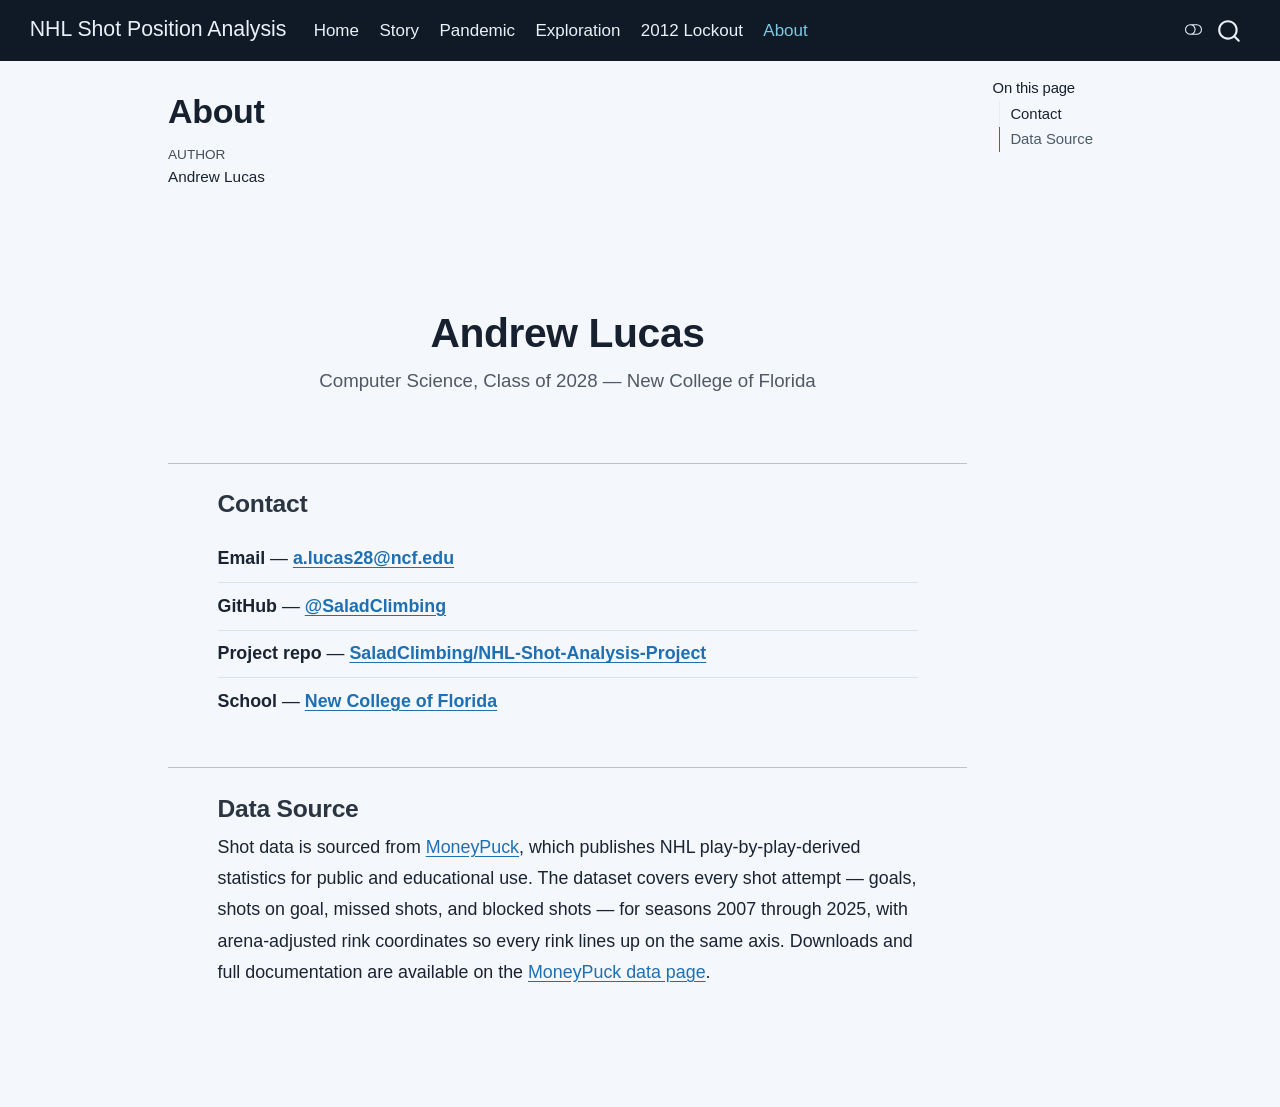
==== about.html @ d5a67221 "Built site for gh-pages" ====
<!DOCTYPE html>
<html xmlns="http://www.w3.org/1999/xhtml" lang="en" xml:lang="en"><head>

<meta charset="utf-8">
<meta name="generator" content="quarto-1.10.18">

<meta name="viewport" content="width=device-width, initial-scale=1.0, user-scalable=yes">

<meta name="author" content="Andrew Lucas">

<title>About – NHL Shot Position Analysis</title>
<style>
/* Default styles provided by pandoc.
** See https://pandoc.org/MANUAL.html#variables-for-html for config info.
*/
span.smallcaps{font-variant: small-caps;}
div.columns{display: flex; gap: 1.5em;}
div.column{flex: auto;}
@media screen {
div.columns{gap: min(4vw, 1.5em);}
div.column{overflow-x: auto;}
}
div.hanging-indent{margin-left: 1.5em; text-indent: -1.5em;}
ul.task-list{list-style: none;}
ul.task-list li input[type="checkbox"] {
  width: 0.8em;
  margin: 0 0.8em 0.2em -1em; /* quarto-specific, see https://github.com/quarto-dev/quarto-cli/issues/4556 */ 
  vertical-align: middle;
}
</style>


<script src="site_libs/quarto-nav/quarto-nav.js"></script>
<script src="site_libs/quarto-nav/headroom.min.js"></script>
<script src="site_libs/clipboard/clipboard.min.js"></script>
<script src="site_libs/quarto-search/autocomplete.umd.js"></script>
<script src="site_libs/quarto-search/fuse.min.js"></script>
<script src="site_libs/quarto-search/quarto-search.js"></script>
<meta name="quarto:offset" content="./">
<script src="site_libs/quarto-html/quarto.js" type="module"></script>
<script src="site_libs/quarto-html/tabsets/tabsets.js" type="module"></script>
<script src="site_libs/quarto-html/popper.min.js"></script>
<script src="site_libs/quarto-html/tippy.umd.min.js"></script>
<script src="site_libs/quarto-html/anchor.min.js"></script>
<link href="site_libs/quarto-html/tippy.css" rel="stylesheet">
<link href="site_libs/quarto-html/quarto-syntax-highlighting-64a204ab8560d761af7679ceaba22944.css" rel="stylesheet" class="quarto-color-scheme" id="quarto-text-highlighting-styles">
<link href="site_libs/quarto-html/quarto-syntax-highlighting-dark-b85bc7c33db8c58e0ec93c3465666fed.css" rel="stylesheet" class="quarto-color-scheme quarto-color-alternate" id="quarto-text-highlighting-styles">
<link href="site_libs/quarto-html/quarto-syntax-highlighting-64a204ab8560d761af7679ceaba22944.css" rel="stylesheet" class="quarto-color-scheme-extra" id="quarto-text-highlighting-styles">
<script src="site_libs/bootstrap/bootstrap.min.js"></script>
<link href="site_libs/bootstrap/bootstrap-icons.css" rel="stylesheet">
<link href="site_libs/bootstrap/bootstrap-929c8c1439e2d1066cb488fce125e6f5.min.css" rel="stylesheet" append-hash="true" class="quarto-color-scheme" id="quarto-bootstrap" data-mode="light">
<link href="site_libs/bootstrap/bootstrap-dark-0837c761bf682b696989f212ce48784e.min.css" rel="stylesheet" append-hash="true" class="quarto-color-scheme quarto-color-alternate" id="quarto-bootstrap" data-mode="dark">
<link href="site_libs/bootstrap/bootstrap-929c8c1439e2d1066cb488fce125e6f5.min.css" rel="stylesheet" append-hash="true" class="quarto-color-scheme-extra" id="quarto-bootstrap" data-mode="light">
<script id="quarto-search-options" type="application/json">{
  "location": "navbar",
  "copy-button": false,
  "collapse-after": 3,
  "panel-placement": "end",
  "type": "overlay",
  "limit": 50,
  "keyboard-shortcut": [
    "f",
    "/",
    "s"
  ],
  "show-item-context": false,
  "language": {
    "search-no-results-text": "No results",
    "search-matching-documents-text": "matching documents",
    "search-copy-link-title": "Copy link to search",
    "search-hide-matches-text": "Hide additional matches",
    "search-more-match-text": "more match in this document",
    "search-more-matches-text": "more matches in this document",
    "search-clear-button-title": "Clear",
    "search-text-placeholder": "",
    "search-detached-cancel-button-title": "Cancel",
    "search-submit-button-title": "Submit",
    "search-label": "Search"
  }
}</script>


<link rel="stylesheet" href="styles.css">
</head>

<body class="nav-fixed quarto-light"><script id="quarto-html-before-body" type="application/javascript">
    const toggleBodyColorMode = (bsSheetEl) => {
      const mode = bsSheetEl.getAttribute("data-mode");
      const bodyEl = window.document.querySelector("body");
      if (mode === "dark") {
        bodyEl.classList.add("quarto-dark");
        bodyEl.classList.remove("quarto-light");
      } else {
        bodyEl.classList.add("quarto-light");
        bodyEl.classList.remove("quarto-dark");
      }
    }
    const toggleBodyColorPrimary = () => {
      const bsSheetEl = window.document.querySelector("link#quarto-bootstrap:not([rel=disabled-stylesheet])");
      if (bsSheetEl) {
        toggleBodyColorMode(bsSheetEl);
      }
    }
    const setColorSchemeToggle = (alternate) => {
      const toggles = window.document.querySelectorAll('.quarto-color-scheme-toggle');
      for (let i=0; i < toggles.length; i++) {
        const toggle = toggles[i];
        if (toggle) {
          if (alternate) {
            toggle.classList.add("alternate");
          } else {
            toggle.classList.remove("alternate");
          }
        }
      }
    };
    const toggleColorMode = (alternate) => {
      // Switch the stylesheets
      const primaryStylesheets = window.document.querySelectorAll('link.quarto-color-scheme:not(.quarto-color-alternate)');
      const alternateStylesheets = window.document.querySelectorAll('link.quarto-color-scheme.quarto-color-alternate');
      manageTransitions('#quarto-margin-sidebar .nav-link', false);
      if (alternate) {
        // note: dark is layered on light, we don't disable primary!
        enableStylesheet(alternateStylesheets);
        for (const sheetNode of alternateStylesheets) {
          if (sheetNode.id === "quarto-bootstrap") {
            toggleBodyColorMode(sheetNode);
          }
        }
      } else {
        disableStylesheet(alternateStylesheets);
        enableStylesheet(primaryStylesheets)
        toggleBodyColorPrimary();
      }
      manageTransitions('#quarto-margin-sidebar .nav-link', true);
      // Switch the toggles
      setColorSchemeToggle(alternate)
      // Hack to workaround the fact that safari doesn't
      // properly recolor the scrollbar when toggling (#1455)
      if (navigator.userAgent.indexOf('Safari') > 0 && navigator.userAgent.indexOf('Chrome') == -1) {
        manageTransitions("body", false);
        window.scrollTo(0, 1);
        setTimeout(() => {
          window.scrollTo(0, 0);
          manageTransitions("body", true);
        }, 40);
      }
    }
    const disableStylesheet = (stylesheets) => {
      for (let i=0; i < stylesheets.length; i++) {
        const stylesheet = stylesheets[i];
        stylesheet.rel = 'disabled-stylesheet';
      }
    }
    const enableStylesheet = (stylesheets) => {
      for (let i=0; i < stylesheets.length; i++) {
        const stylesheet = stylesheets[i];
        if(stylesheet.rel !== 'stylesheet') { // for Chrome, which will still FOUC without this check
          stylesheet.rel = 'stylesheet';
        }
      }
    }
    const manageTransitions = (selector, allowTransitions) => {
      const els = window.document.querySelectorAll(selector);
      for (let i=0; i < els.length; i++) {
        const el = els[i];
        if (allowTransitions) {
          el.classList.remove('notransition');
        } else {
          el.classList.add('notransition');
        }
      }
    }
    const isFileUrl = () => {
      return window.location.protocol === 'file:';
    }
    const hasAlternateSentinel = () => {
      let styleSentinel = getColorSchemeSentinel();
      if (styleSentinel !== null) {
        return styleSentinel === "alternate";
      } else {
        return false;
      }
    }
    const setStyleSentinel = (alternate) => {
      const value = alternate ? "alternate" : "default";
      if (!isFileUrl()) {
        window.localStorage.setItem("quarto-color-scheme", value);
      } else {
        localAlternateSentinel = value;
      }
    }
    const getColorSchemeSentinel = () => {
      if (!isFileUrl()) {
        const storageValue = window.localStorage.getItem("quarto-color-scheme");
        return storageValue != null ? storageValue : localAlternateSentinel;
      } else {
        return localAlternateSentinel;
      }
    }
    const toggleGiscusIfUsed = (isAlternate, darkModeDefault) => {
      const baseTheme = document.querySelector('#giscus-base-theme')?.value ?? 'light';
      const alternateTheme = document.querySelector('#giscus-alt-theme')?.value ?? 'dark';
      let newTheme = '';
      if(authorPrefersDark) {
        newTheme = isAlternate ? baseTheme : alternateTheme;
      } else {
        newTheme = isAlternate ? alternateTheme : baseTheme;
      }
      const changeGiscusTheme = () => {
        // From: https://github.com/giscus/giscus/issues/336
        const sendMessage = (message) => {
          const iframe = document.querySelector('iframe.giscus-frame');
          if (!iframe) return;
          iframe.contentWindow.postMessage({ giscus: message }, 'https://giscus.app');
        }
        sendMessage({
          setConfig: {
            theme: newTheme
          }
        });
      }
      const isGiscussLoaded = window.document.querySelector('iframe.giscus-frame') !== null;
      if (isGiscussLoaded) {
        changeGiscusTheme();
      }
    };
    const authorPrefersDark = false;
    const queryPrefersDark = window.matchMedia('(prefers-color-scheme: dark)');
    const darkModeDefault = queryPrefersDark.matches;
      document.querySelector('link#quarto-text-highlighting-styles.quarto-color-scheme-extra').rel = 'disabled-stylesheet';
      document.querySelector('link#quarto-bootstrap.quarto-color-scheme-extra').rel = 'disabled-stylesheet';
    let localAlternateSentinel = darkModeDefault ? 'alternate' : 'default';
    // Dark / light mode switch
    window.quartoToggleColorScheme = () => {
      // Read the current dark / light value
      let toAlternate = !hasAlternateSentinel();
      toggleColorMode(toAlternate);
      setStyleSentinel(toAlternate);
      toggleGiscusIfUsed(toAlternate, darkModeDefault);
      window.dispatchEvent(new Event('resize'));
    };
    queryPrefersDark.addEventListener("change", e => {
      if(window.localStorage.getItem("quarto-color-scheme") !== null)
        return;
      const alternate = e.matches
      toggleColorMode(alternate);
      localAlternateSentinel = e.matches ? 'alternate' : 'default'; // this is used alongside local storage!
      toggleGiscusIfUsed(alternate, darkModeDefault);
    });
    // Switch to dark mode if need be
    if (hasAlternateSentinel()) {
      toggleColorMode(true);
    } else {
      toggleColorMode(false);
    }
  </script>

<div id="quarto-search-results"></div>
  <header id="quarto-header" class="headroom fixed-top">
    <nav class="navbar navbar-expand-lg " data-bs-theme="dark">
      <div class="navbar-container container-fluid">
      <div class="navbar-brand-container mx-auto">
    <a class="navbar-brand" href="./index.html">
    <span class="navbar-title">NHL Shot Position Analysis</span>
    </a>
  </div>
            <div id="quarto-search" class="" title="Search"></div>
          <button class="navbar-toggler" type="button" data-bs-toggle="collapse" data-bs-target="#navbarCollapse" aria-controls="navbarCollapse" role="menu" aria-expanded="false" aria-label="Toggle navigation" onclick="if (window.quartoToggleHeadroom) { window.quartoToggleHeadroom(); }">
  <span class="navbar-toggler-icon"></span>
</button>
          <div class="collapse navbar-collapse" id="navbarCollapse">
            <ul class="navbar-nav navbar-nav-scroll me-auto">
  <li class="nav-item">
    <a class="nav-link" href="./index.html"> 
<span class="menu-text">Home</span></a>
  </li>  
  <li class="nav-item">
    <a class="nav-link" href="./story.html"> 
<span class="menu-text">Story</span></a>
  </li>  
  <li class="nav-item">
    <a class="nav-link" href="./pandemic.html"> 
<span class="menu-text">Pandemic</span></a>
  </li>  
  <li class="nav-item">
    <a class="nav-link" href="./exploration.html"> 
<span class="menu-text">Exploration</span></a>
  </li>  
  <li class="nav-item">
    <a class="nav-link" href="./lockout.html"> 
<span class="menu-text">2012 Lockout</span></a>
  </li>  
  <li class="nav-item">
    <a class="nav-link active" href="./about.html" aria-current="page"> 
<span class="menu-text">About</span></a>
  </li>  
</ul>
          </div> <!-- /navcollapse -->
            <div class="quarto-navbar-tools">
  <a href="" class="quarto-color-scheme-toggle quarto-navigation-tool  px-1" onclick="window.quartoToggleColorScheme(); return false;" title="Toggle dark mode"><i class="bi"></i></a>
</div>
      </div> <!-- /container-fluid -->
    </nav>
</header>
<!-- content -->
<div id="quarto-content" class="quarto-container page-columns page-rows-contents page-layout-article page-navbar">
<!-- sidebar -->
<!-- margin-sidebar -->
    <div id="quarto-margin-sidebar" class="sidebar margin-sidebar">
        <nav id="TOC" role="doc-toc" class="toc-active">
    <h2 id="toc-title">On this page</h2>
   
  <ul>
  <li><a href="#contact" id="toc-contact" class="nav-link active" data-scroll-target="#contact">Contact</a></li>
  <li><a href="#data-source" id="toc-data-source" class="nav-link" data-scroll-target="#data-source">Data Source</a></li>
  </ul>
</nav>
    </div>
<!-- main -->
<main class="content" id="quarto-document-content">


<header id="title-block-header" class="quarto-title-block default">
<div class="quarto-title">
<h1 class="title">About</h1>
</div>



<div class="quarto-title-meta">

    <div>
    <div class="quarto-title-meta-heading">Author</div>
    <div class="quarto-title-meta-contents">
             <p>Andrew Lucas </p>
          </div>
  </div>
    
  
    
  </div>
  


</header>


<div class="story-hook">
<h1>
Andrew Lucas
</h1>
<p>
Computer Science, Class of 2028 — New College of Florida
</p>
</div>
<hr>
<section id="contact" class="level3 story-section">
<h3 class="anchored" data-anchor-id="contact">Contact</h3>
<ul class="contact-list">
<li>
<strong>Email</strong> — <a href="mailto:a.lucas28@ncf.edu">a.lucas28@ncf.edu</a>
</li>
<li>
<strong>GitHub</strong> — <a href="https://github.com/SaladClimbing"><span class="citation" data-cites="SaladClimbing">@SaladClimbing</span></a>
</li>
<li>
<strong>Project repo</strong> — <a href="https://github.com/SaladClimbing/NHL-Shot-Analysis-Project">SaladClimbing/NHL-Shot-Analysis-Project</a>
</li>
<li>
<strong>School</strong> — <a href="https://www.ncf.edu">New College of Florida</a>
</li>
</ul>
</section>
<hr>
<section id="data-source" class="level3 story-section">
<h3 class="anchored" data-anchor-id="data-source">Data Source</h3>
<p>Shot data is sourced from <a href="https://moneypuck.com">MoneyPuck</a>, which publishes NHL play-by-play-derived statistics for public and educational use. The dataset covers every shot attempt — goals, shots on goal, missed shots, and blocked shots — for seasons 2007 through 2025, with arena-adjusted rink coordinates so every rink lines up on the same axis. Downloads and full documentation are available on the <a href="https://moneypuck.com/data.htm">MoneyPuck data page</a>.</p>
</section>



</main> <!-- /main -->
<script id="quarto-html-after-body" type="application/javascript">
  window.document.addEventListener("DOMContentLoaded", function (event) {
    // Ensure there is a toggle, if there isn't float one in the top right
    if (window.document.querySelector('.quarto-color-scheme-toggle') === null) {
      const a = window.document.createElement('a');
      a.classList.add('top-right');
      a.classList.add('quarto-color-scheme-toggle');
      a.href = "";
      a.onclick = function() { try { window.quartoToggleColorScheme(); } catch {} return false; };
      const i = window.document.createElement("i");
      i.classList.add('bi');
      a.appendChild(i);
      window.document.body.appendChild(a);
    }
    setColorSchemeToggle(hasAlternateSentinel())
    const icon = "";
    const anchorJS = new window.AnchorJS();
    anchorJS.options = {
      placement: 'right',
      icon: icon
    };
    anchorJS.add('.anchored');
    const isCodeAnnotation = (el) => {
      for (const clz of el.classList) {
        if (clz.startsWith('code-annotation-')) {                     
          return true;
        }
      }
      return false;
    }
    const onCopySuccess = function(e) {
      // button target
      const button = e.trigger;
      // don't keep focus
      button.blur();
      // flash "checked"
      button.classList.add('code-copy-button-checked');
      var currentTitle = button.getAttribute("title");
      button.setAttribute("title", "Copied!");
      let tooltip;
      if (window.bootstrap) {
        button.setAttribute("data-bs-toggle", "tooltip");
        button.setAttribute("data-bs-placement", "left");
        button.setAttribute("data-bs-title", "Copied!");
        tooltip = new bootstrap.Tooltip(button, 
          { trigger: "manual", 
            customClass: "code-copy-button-tooltip",
            offset: [0, -8]});
        tooltip.show();    
      }
      setTimeout(function() {
        if (tooltip) {
          tooltip.hide();
          button.removeAttribute("data-bs-title");
          button.removeAttribute("data-bs-toggle");
          button.removeAttribute("data-bs-placement");
        }
        button.setAttribute("title", currentTitle);
        button.classList.remove('code-copy-button-checked');
      }, 1000);
      // clear code selection
      e.clearSelection();
    }
    const getTextToCopy = function(trigger) {
      const outerScaffold = trigger.parentElement.cloneNode(true);
      const codeEl = outerScaffold.querySelector('code');
      for (const childEl of codeEl.children) {
        if (isCodeAnnotation(childEl)) {
          childEl.remove();
        }
      }
      return codeEl.innerText;
    }
    const clipboard = new window.ClipboardJS('.code-copy-button:not([data-in-quarto-modal])', {
      text: getTextToCopy
    });
    clipboard.on('success', onCopySuccess);
    if (window.document.getElementById('quarto-embedded-source-code-modal')) {
      const clipboardModal = new window.ClipboardJS('.code-copy-button[data-in-quarto-modal]', {
        text: getTextToCopy,
        container: window.document.getElementById('quarto-embedded-source-code-modal')
      });
      clipboardModal.on('success', onCopySuccess);
    }
      var localhostRegex = new RegExp(/^(?:http|https):\/\/localhost\:?[0-9]*\//);
      var mailtoRegex = new RegExp(/^mailto:/);
        var filterRegex = new RegExp('/' + window.location.host + '/');
      var isInternal = (href) => {
          return filterRegex.test(href) || localhostRegex.test(href) || mailtoRegex.test(href);
      }
      // Inspect non-navigation links and adorn them if external
     var links = window.document.querySelectorAll('a[href]:not(.nav-link):not(.navbar-brand):not(.toc-action):not(.sidebar-link):not(.sidebar-item-toggle):not(.pagination-link):not(.no-external):not([aria-hidden]):not(.dropdown-item):not(.quarto-navigation-tool):not(.about-link)');
      for (var i=0; i<links.length; i++) {
        const link = links[i];
        if (!isInternal(link.href)) {
          // undo the damage that might have been done by quarto-nav.js in the case of
          // links that we want to consider external
          if (link.dataset.originalHref !== undefined) {
            link.href = link.dataset.originalHref;
          }
        }
      }
    function tippyHover(el, contentFn, onTriggerFn, onUntriggerFn) {
      const config = {
        allowHTML: true,
        maxWidth: 500,
        delay: 100,
        arrow: false,
        appendTo: function(el) {
            return el.parentElement;
        },
        interactive: true,
        interactiveBorder: 10,
        theme: 'quarto',
        placement: 'bottom-start',
      };
      if (contentFn) {
        config.content = contentFn;
      }
      if (onTriggerFn) {
        config.onTrigger = onTriggerFn;
      }
      if (onUntriggerFn) {
        config.onUntrigger = onUntriggerFn;
      }
      window.tippy(el, config); 
    }
    const noterefs = window.document.querySelectorAll('a[role="doc-noteref"]');
    for (var i=0; i<noterefs.length; i++) {
      const ref = noterefs[i];
      tippyHover(ref, function() {
        // use id or data attribute instead here
        let href = ref.getAttribute('data-footnote-href') || ref.getAttribute('href');
        try { href = new URL(href).hash; } catch {}
        const id = href.replace(/^#\/?/, "");
        const note = window.document.getElementById(id);
        if (note) {
          return note.innerHTML;
        } else {
          return "";
        }
      });
    }
    const xrefs = window.document.querySelectorAll('a.quarto-xref');
    const processXRef = (id, note) => {
      // Strip column container classes
      const stripColumnClz = (el) => {
        el.classList.remove("page-full", "page-columns");
        if (el.children) {
          for (const child of el.children) {
            stripColumnClz(child);
          }
        }
      }
      stripColumnClz(note)
      if (id === null || id.startsWith('sec-')) {
        // Special case sections, only their first couple elements
        const container = document.createElement("div");
        if (note.children && note.children.length > 2) {
          container.appendChild(note.children[0].cloneNode(true));
          for (let i = 1; i < note.children.length; i++) {
            const child = note.children[i];
            if (child.tagName === "P" && child.innerText === "") {
              continue;
            } else {
              container.appendChild(child.cloneNode(true));
              break;
            }
          }
          if (window.Quarto?.typesetMath) {
            window.Quarto.typesetMath(container);
          }
          return container.innerHTML
        } else {
          if (window.Quarto?.typesetMath) {
            window.Quarto.typesetMath(note);
          }
          return note.innerHTML;
        }
      } else {
        // Remove any anchor links if they are present
        const anchorLink = note.querySelector('a.anchorjs-link');
        if (anchorLink) {
          anchorLink.remove();
        }
        if (window.Quarto?.typesetMath) {
          window.Quarto.typesetMath(note);
        }
        if (note.classList.contains("callout")) {
          return note.outerHTML;
        } else {
          return note.innerHTML;
        }
      }
    }
    for (var i=0; i<xrefs.length; i++) {
      const xref = xrefs[i];
      tippyHover(xref, undefined, function(instance) {
        instance.disable();
        let url = xref.getAttribute('href');
        let hash = undefined; 
        if (url.startsWith('#')) {
          hash = url;
        } else {
          try { hash = new URL(url).hash; } catch {}
        }
        if (hash) {
          const id = hash.replace(/^#\/?/, "");
          const note = window.document.getElementById(id);
          if (note !== null) {
            try {
              const html = processXRef(id, note.cloneNode(true));
              instance.setContent(html);
            } finally {
              instance.enable();
              instance.show();
            }
          } else {
            // See if we can fetch this
            fetch(url.split('#')[0])
            .then(res => res.text())
            .then(html => {
              const parser = new DOMParser();
              const htmlDoc = parser.parseFromString(html, "text/html");
              const note = htmlDoc.getElementById(id);
              if (note !== null) {
                const html = processXRef(id, note);
                instance.setContent(html);
              } 
            }).finally(() => {
              instance.enable();
              instance.show();
            });
          }
        } else {
          // See if we can fetch a full url (with no hash to target)
          // This is a special case and we should probably do some content thinning / targeting
          fetch(url)
          .then(res => res.text())
          .then(html => {
            const parser = new DOMParser();
            const htmlDoc = parser.parseFromString(html, "text/html");
            const note = htmlDoc.querySelector('main.content');
            if (note !== null) {
              // This should only happen for chapter cross references
              // (since there is no id in the URL)
              // remove the first header
              if (note.children.length > 0 && note.children[0].tagName === "HEADER") {
                note.children[0].remove();
              }
              const html = processXRef(null, note);
              instance.setContent(html);
            } 
          }).finally(() => {
            instance.enable();
            instance.show();
          });
        }
      }, function(instance) {
      });
    }
        let selectedAnnoteEl;
        const selectorForAnnotation = ( cell, annotation) => {
          let cellAttr = 'data-code-cell="' + cell + '"';
          let lineAttr = 'data-code-annotation="' +  annotation + '"';
          const selector = 'span[' + cellAttr + '][' + lineAttr + ']';
          return selector;
        }
        const selectCodeLines = (annoteEl) => {
          const doc = window.document;
          const targetCell = annoteEl.getAttribute("data-target-cell");
          const targetAnnotation = annoteEl.getAttribute("data-target-annotation");
          const annoteSpan = window.document.querySelector(selectorForAnnotation(targetCell, targetAnnotation));
          const lines = annoteSpan.getAttribute("data-code-lines").split(",");
          const lineIds = lines.map((line) => {
            return targetCell + "-" + line;
          })
          let top = null;
          let height = null;
          let parent = null;
          if (lineIds.length > 0) {
              //compute the position of the single el (top and bottom and make a div)
              const el = window.document.getElementById(lineIds[0]);
              top = el.offsetTop;
              height = el.offsetHeight;
              parent = el.parentElement.parentElement;
            if (lineIds.length > 1) {
              const lastEl = window.document.getElementById(lineIds[lineIds.length - 1]);
              const bottom = lastEl.offsetTop + lastEl.offsetHeight;
              height = bottom - top;
            }
            if (top !== null && height !== null && parent !== null) {
              // cook up a div (if necessary) and position it 
              let div = window.document.getElementById("code-annotation-line-highlight");
              if (div === null) {
                div = window.document.createElement("div");
                div.setAttribute("id", "code-annotation-line-highlight");
                div.style.position = 'absolute';
                parent.appendChild(div);
              }
              div.style.top = top - 2 + "px";
              div.style.height = height + 4 + "px";
              div.style.left = 0;
              let gutterDiv = window.document.getElementById("code-annotation-line-highlight-gutter");
              if (gutterDiv === null) {
                gutterDiv = window.document.createElement("div");
                gutterDiv.setAttribute("id", "code-annotation-line-highlight-gutter");
                gutterDiv.style.position = 'absolute';
                const codeCell = window.document.getElementById(targetCell);
                const gutter = codeCell.querySelector('.code-annotation-gutter');
                gutter.appendChild(gutterDiv);
              }
              gutterDiv.style.top = top - 2 + "px";
              gutterDiv.style.height = height + 4 + "px";
            }
            selectedAnnoteEl = annoteEl;
          }
        };
        const unselectCodeLines = () => {
          const elementsIds = ["code-annotation-line-highlight", "code-annotation-line-highlight-gutter"];
          elementsIds.forEach((elId) => {
            const div = window.document.getElementById(elId);
            if (div) {
              div.remove();
            }
          });
          selectedAnnoteEl = undefined;
        };
          // Handle positioning of the toggle
      window.addEventListener(
        "resize",
        throttle(() => {
          elRect = undefined;
          if (selectedAnnoteEl) {
            selectCodeLines(selectedAnnoteEl);
          }
        }, 10)
      );
      function throttle(fn, ms) {
      let throttle = false;
      let timer;
        return (...args) => {
          if(!throttle) { // first call gets through
              fn.apply(this, args);
              throttle = true;
          } else { // all the others get throttled
              if(timer) clearTimeout(timer); // cancel #2
              timer = setTimeout(() => {
                fn.apply(this, args);
                timer = throttle = false;
              }, ms);
          }
        };
      }
        // Attach click handler to the DT
        const annoteDls = window.document.querySelectorAll('dt[data-target-cell]');
        for (const annoteDlNode of annoteDls) {
          annoteDlNode.addEventListener('click', (event) => {
            const clickedEl = event.target;
            if (clickedEl !== selectedAnnoteEl) {
              unselectCodeLines();
              const activeEl = window.document.querySelector('dt[data-target-cell].code-annotation-active');
              if (activeEl) {
                activeEl.classList.remove('code-annotation-active');
              }
              selectCodeLines(clickedEl);
              clickedEl.classList.add('code-annotation-active');
            } else {
              // Unselect the line
              unselectCodeLines();
              clickedEl.classList.remove('code-annotation-active');
            }
          });
        }
    const findCites = (el) => {
      const parentEl = el.parentElement;
      if (parentEl) {
        const cites = parentEl.dataset.cites;
        if (cites) {
          return {
            el,
            cites: cites.split(' ')
          };
        } else {
          return findCites(el.parentElement)
        }
      } else {
        return undefined;
      }
    };
    var bibliorefs = window.document.querySelectorAll('a[role="doc-biblioref"]');
    for (var i=0; i<bibliorefs.length; i++) {
      const ref = bibliorefs[i];
      const citeInfo = findCites(ref);
      if (citeInfo) {
        tippyHover(citeInfo.el, function() {
          var popup = window.document.createElement('div');
          citeInfo.cites.forEach(function(cite) {
            var citeDiv = window.document.createElement('div');
            citeDiv.classList.add('hanging-indent');
            citeDiv.classList.add('csl-entry');
            var biblioDiv = window.document.getElementById('ref-' + cite);
            if (biblioDiv) {
              citeDiv.innerHTML = biblioDiv.innerHTML;
            }
            popup.appendChild(citeDiv);
          });
          return popup.innerHTML;
        });
      }
    }
  });
  </script>
</div> <!-- /content -->




</body></html>
---- site_libs/quarto-html/tippy.css ----
.tippy-box[data-animation=fade][data-state=hidden]{opacity:0}[data-tippy-root]{max-width:calc(100vw - 10px)}.tippy-box{position:relative;background-color:#333;color:#fff;border-radius:4px;font-size:14px;line-height:1.4;white-space:normal;outline:0;transition-property:transform,visibility,opacity}.tippy-box[data-placement^=top]>.tippy-arrow{bottom:0}.tippy-box[data-placement^=top]>.tippy-arrow:before{bottom:-7px;left:0;border-width:8px 8px 0;border-top-color:initial;transform-origin:center top}.tippy-box[data-placement^=bottom]>.tippy-arrow{top:0}.tippy-box[data-placement^=bottom]>.tippy-arrow:before{top:-7px;left:0;border-width:0 8px 8px;border-bottom-color:initial;transform-origin:center bottom}.tippy-box[data-placement^=left]>.tippy-arrow{right:0}.tippy-box[data-placement^=left]>.tippy-arrow:before{border-width:8px 0 8px 8px;border-left-color:initial;right:-7px;transform-origin:center left}.tippy-box[data-placement^=right]>.tippy-arrow{left:0}.tippy-box[data-placement^=right]>.tippy-arrow:before{left:-7px;border-width:8px 8px 8px 0;border-right-color:initial;transform-origin:center right}.tippy-box[data-inertia][data-state=visible]{transition-timing-function:cubic-bezier(.54,1.5,.38,1.11)}.tippy-arrow{width:16px;height:16px;color:#333}.tippy-arrow:before{content:"";position:absolute;border-color:transparent;border-style:solid}.tippy-content{position:relative;padding:5px 9px;z-index:1}
---- site_libs/quarto-html/quarto-syntax-highlighting-64a204ab8560d761af7679ceaba22944.css ----
/* quarto syntax highlight colors */
:root {
  --quarto-hl-ot-color: #003B4F;
  --quarto-hl-at-color: #657422;
  --quarto-hl-ss-color: #20794D;
  --quarto-hl-an-color: #5E5E5E;
  --quarto-hl-fu-color: #4758AB;
  --quarto-hl-st-color: #20794D;
  --quarto-hl-cf-color: #003B4F;
  --quarto-hl-op-color: #5E5E5E;
  --quarto-hl-er-color: #AD0000;
  --quarto-hl-bn-color: #AD0000;
  --quarto-hl-al-color: #AD0000;
  --quarto-hl-va-color: #111111;
  --quarto-hl-bu-color: inherit;
  --quarto-hl-ex-color: inherit;
  --quarto-hl-pp-color: #AD0000;
  --quarto-hl-in-color: #5E5E5E;
  --quarto-hl-vs-color: #20794D;
  --quarto-hl-wa-color: #5E5E5E;
  --quarto-hl-do-color: #5E5E5E;
  --quarto-hl-im-color: #00769E;
  --quarto-hl-ch-color: #20794D;
  --quarto-hl-dt-color: #AD0000;
  --quarto-hl-fl-color: #AD0000;
  --quarto-hl-co-color: #5E5E5E;
  --quarto-hl-cv-color: #5E5E5E;
  --quarto-hl-cn-color: #8f5902;
  --quarto-hl-sc-color: #5E5E5E;
  --quarto-hl-dv-color: #AD0000;
  --quarto-hl-kw-color: #003B4F;
}

/* other quarto variables */
:root {
  --quarto-font-monospace: SFMono-Regular, Menlo, Monaco, Consolas, "Liberation Mono", "Courier New", monospace;
}

/* syntax highlight based on Pandoc's rules */
pre > code.sourceCode > span {
  color: #003B4F;
}

code.sourceCode > span {
  color: #003B4F;
}

div.sourceCode,
div.sourceCode pre.sourceCode {
  color: #003B4F;
}

/* Normal */
code span {
  color: #003B4F;
}

/* Alert */
code span.al {
  color: #AD0000;
  font-style: inherit;
}

/* Annotation */
code span.an {
  color: #5E5E5E;
  font-style: inherit;
}

/* Attribute */
code span.at {
  color: #657422;
  font-style: inherit;
}

/* BaseN */
code span.bn {
  color: #AD0000;
  font-style: inherit;
}

/* BuiltIn */
code span.bu {
  font-style: inherit;
}

/* ControlFlow */
code span.cf {
  color: #003B4F;
  font-weight: bold;
  font-style: inherit;
}

/* Char */
code span.ch {
  color: #20794D;
  font-style: inherit;
}

/* Constant */
code span.cn {
  color: #8f5902;
  font-style: inherit;
}

/* Comment */
code span.co {
  color: #5E5E5E;
  font-style: inherit;
}

/* CommentVar */
code span.cv {
  color: #5E5E5E;
  font-style: italic;
}

/* Documentation */
code span.do {
  color: #5E5E5E;
  font-style: italic;
}

/* DataType */
code span.dt {
  color: #AD0000;
  font-style: inherit;
}

/* DecVal */
code span.dv {
  color: #AD0000;
  font-style: inherit;
}

/* Error */
code span.er {
  color: #AD0000;
  font-style: inherit;
}

/* Extension */
code span.ex {
  font-style: inherit;
}

/* Float */
code span.fl {
  color: #AD0000;
  font-style: inherit;
}

/* Function */
code span.fu {
  color: #4758AB;
  font-style: inherit;
}

/* Import */
code span.im {
  color: #00769E;
  font-style: inherit;
}

/* Information */
code span.in {
  color: #5E5E5E;
  font-style: inherit;
}

/* Keyword */
code span.kw {
  color: #003B4F;
  font-weight: bold;
  font-style: inherit;
}

/* Operator */
code span.op {
  color: #5E5E5E;
  font-style: inherit;
}

/* Other */
code span.ot {
  color: #003B4F;
  font-style: inherit;
}

/* Preprocessor */
code span.pp {
  color: #AD0000;
  font-style: inherit;
}

/* SpecialChar */
code span.sc {
  color: #5E5E5E;
  font-style: inherit;
}

/* SpecialString */
code span.ss {
  color: #20794D;
  font-style: inherit;
}

/* String */
code span.st {
  color: #20794D;
  font-style: inherit;
}

/* Variable */
code span.va {
  color: #111111;
  font-style: inherit;
}

/* VerbatimString */
code span.vs {
  color: #20794D;
  font-style: inherit;
}

/* Warning */
code span.wa {
  color: #5E5E5E;
  font-style: italic;
}

.prevent-inlining {
  content: "</";
}

/*# sourceMappingURL=9d8d5bb603a83b8298b89080a598c93b.css.map */
---- site_libs/quarto-html/quarto-syntax-highlighting-dark-b85bc7c33db8c58e0ec93c3465666fed.css ----
/* quarto syntax highlight colors */
:root {
  --quarto-hl-al-color: #f07178;
  --quarto-hl-an-color: #d4d0ab;
  --quarto-hl-at-color: #00e0e0;
  --quarto-hl-bn-color: #d4d0ab;
  --quarto-hl-bu-color: #abe338;
  --quarto-hl-ch-color: #abe338;
  --quarto-hl-co-color: #f8f8f2;
  --quarto-hl-cv-color: #ffd700;
  --quarto-hl-cn-color: #ffd700;
  --quarto-hl-cf-color: #ffa07a;
  --quarto-hl-dt-color: #ffa07a;
  --quarto-hl-dv-color: #d4d0ab;
  --quarto-hl-do-color: #f8f8f2;
  --quarto-hl-er-color: #f07178;
  --quarto-hl-ex-color: #00e0e0;
  --quarto-hl-fl-color: #d4d0ab;
  --quarto-hl-fu-color: #ffa07a;
  --quarto-hl-im-color: #abe338;
  --quarto-hl-in-color: #d4d0ab;
  --quarto-hl-kw-color: #ffa07a;
  --quarto-hl-op-color: #ffa07a;
  --quarto-hl-ot-color: #00e0e0;
  --quarto-hl-pp-color: #dcc6e0;
  --quarto-hl-re-color: #00e0e0;
  --quarto-hl-sc-color: #abe338;
  --quarto-hl-ss-color: #abe338;
  --quarto-hl-st-color: #abe338;
  --quarto-hl-va-color: #00e0e0;
  --quarto-hl-vs-color: #abe338;
  --quarto-hl-wa-color: #dcc6e0;
}

/* other quarto variables */
:root {
  --quarto-font-monospace: SFMono-Regular, Menlo, Monaco, Consolas, "Liberation Mono", "Courier New", monospace;
}

/* syntax highlight based on Pandoc's rules */
pre > code.sourceCode > span {
  color: #f8f8f2;
}

code.sourceCode > span {
  color: #f8f8f2;
}

div.sourceCode,
div.sourceCode pre.sourceCode {
  color: #f8f8f2;
}

/* Normal */
code span {
  color: #f8f8f2;
}

/* Alert */
code span.al {
  color: #f07178;
}

/* Annotation */
code span.an {
  color: #d4d0ab;
}

/* Attribute */
code span.at {
  color: #00e0e0;
}

/* BaseN */
code span.bn {
  color: #d4d0ab;
}

/* BuiltIn */
code span.bu {
  color: #abe338;
}

/* ControlFlow */
code span.cf {
  font-weight: bold;
  color: #ffa07a;
}

/* Char */
code span.ch {
  color: #abe338;
}

/* Constant */
code span.cn {
  color: #ffd700;
}

/* Comment */
code span.co {
  font-style: italic;
  color: #f8f8f2;
}

/* CommentVar */
code span.cv {
  color: #ffd700;
}

/* Documentation */
code span.do {
  color: #f8f8f2;
}

/* DataType */
code span.dt {
  color: #ffa07a;
}

/* DecVal */
code span.dv {
  color: #d4d0ab;
}

/* Error */
code span.er {
  color: #f07178;
  text-decoration: underline;
}

/* Extension */
code span.ex {
  font-weight: bold;
  color: #00e0e0;
}

/* Float */
code span.fl {
  color: #d4d0ab;
}

/* Function */
code span.fu {
  color: #ffa07a;
}

/* Import */
code span.im {
  color: #abe338;
}

/* Information */
code span.in {
  color: #d4d0ab;
}

/* Keyword */
code span.kw {
  font-weight: bold;
  color: #ffa07a;
}

/* Operator */
code span.op {
  color: #ffa07a;
}

/* Other */
code span.ot {
  color: #00e0e0;
}

/* Preprocessor */
code span.pp {
  color: #dcc6e0;
}

/* RegionMarker */
code span.re {
  background-color: #f8f8f2;
  color: #00e0e0;
}

/* SpecialChar */
code span.sc {
  color: #abe338;
}

/* SpecialString */
code span.ss {
  color: #abe338;
}

/* String */
code span.st {
  color: #abe338;
}

/* Variable */
code span.va {
  color: #00e0e0;
}

/* VerbatimString */
code span.vs {
  color: #abe338;
}

/* Warning */
code span.wa {
  color: #dcc6e0;
}

.prevent-inlining {
  content: "</";
}

/*# sourceMappingURL=4ed8f1090dec6531da29ab00902aa718.css.map */
---- site_libs/quarto-html/quarto-syntax-highlighting-64a204ab8560d761af7679ceaba22944.css ----
/* quarto syntax highlight colors */
:root {
  --quarto-hl-ot-color: #003B4F;
  --quarto-hl-at-color: #657422;
  --quarto-hl-ss-color: #20794D;
  --quarto-hl-an-color: #5E5E5E;
  --quarto-hl-fu-color: #4758AB;
  --quarto-hl-st-color: #20794D;
  --quarto-hl-cf-color: #003B4F;
  --quarto-hl-op-color: #5E5E5E;
  --quarto-hl-er-color: #AD0000;
  --quarto-hl-bn-color: #AD0000;
  --quarto-hl-al-color: #AD0000;
  --quarto-hl-va-color: #111111;
  --quarto-hl-bu-color: inherit;
  --quarto-hl-ex-color: inherit;
  --quarto-hl-pp-color: #AD0000;
  --quarto-hl-in-color: #5E5E5E;
  --quarto-hl-vs-color: #20794D;
  --quarto-hl-wa-color: #5E5E5E;
  --quarto-hl-do-color: #5E5E5E;
  --quarto-hl-im-color: #00769E;
  --quarto-hl-ch-color: #20794D;
  --quarto-hl-dt-color: #AD0000;
  --quarto-hl-fl-color: #AD0000;
  --quarto-hl-co-color: #5E5E5E;
  --quarto-hl-cv-color: #5E5E5E;
  --quarto-hl-cn-color: #8f5902;
  --quarto-hl-sc-color: #5E5E5E;
  --quarto-hl-dv-color: #AD0000;
  --quarto-hl-kw-color: #003B4F;
}

/* other quarto variables */
:root {
  --quarto-font-monospace: SFMono-Regular, Menlo, Monaco, Consolas, "Liberation Mono", "Courier New", monospace;
}

/* syntax highlight based on Pandoc's rules */
pre > code.sourceCode > span {
  color: #003B4F;
}

code.sourceCode > span {
  color: #003B4F;
}

div.sourceCode,
div.sourceCode pre.sourceCode {
  color: #003B4F;
}

/* Normal */
code span {
  color: #003B4F;
}

/* Alert */
code span.al {
  color: #AD0000;
  font-style: inherit;
}

/* Annotation */
code span.an {
  color: #5E5E5E;
  font-style: inherit;
}

/* Attribute */
code span.at {
  color: #657422;
  font-style: inherit;
}

/* BaseN */
code span.bn {
  color: #AD0000;
  font-style: inherit;
}

/* BuiltIn */
code span.bu {
  font-style: inherit;
}

/* ControlFlow */
code span.cf {
  color: #003B4F;
  font-weight: bold;
  font-style: inherit;
}

/* Char */
code span.ch {
  color: #20794D;
  font-style: inherit;
}

/* Constant */
code span.cn {
  color: #8f5902;
  font-style: inherit;
}

/* Comment */
code span.co {
  color: #5E5E5E;
  font-style: inherit;
}

/* CommentVar */
code span.cv {
  color: #5E5E5E;
  font-style: italic;
}

/* Documentation */
code span.do {
  color: #5E5E5E;
  font-style: italic;
}

/* DataType */
code span.dt {
  color: #AD0000;
  font-style: inherit;
}

/* DecVal */
code span.dv {
  color: #AD0000;
  font-style: inherit;
}

/* Error */
code span.er {
  color: #AD0000;
  font-style: inherit;
}

/* Extension */
code span.ex {
  font-style: inherit;
}

/* Float */
code span.fl {
  color: #AD0000;
  font-style: inherit;
}

/* Function */
code span.fu {
  color: #4758AB;
  font-style: inherit;
}

/* Import */
code span.im {
  color: #00769E;
  font-style: inherit;
}

/* Information */
code span.in {
  color: #5E5E5E;
  font-style: inherit;
}

/* Keyword */
code span.kw {
  color: #003B4F;
  font-weight: bold;
  font-style: inherit;
}

/* Operator */
code span.op {
  color: #5E5E5E;
  font-style: inherit;
}

/* Other */
code span.ot {
  color: #003B4F;
  font-style: inherit;
}

/* Preprocessor */
code span.pp {
  color: #AD0000;
  font-style: inherit;
}

/* SpecialChar */
code span.sc {
  color: #5E5E5E;
  font-style: inherit;
}

/* SpecialString */
code span.ss {
  color: #20794D;
  font-style: inherit;
}

/* String */
code span.st {
  color: #20794D;
  font-style: inherit;
}

/* Variable */
code span.va {
  color: #111111;
  font-style: inherit;
}

/* VerbatimString */
code span.vs {
  color: #20794D;
  font-style: inherit;
}

/* Warning */
code span.wa {
  color: #5E5E5E;
  font-style: italic;
}

.prevent-inlining {
  content: "</";
}

/*# sourceMappingURL=9d8d5bb603a83b8298b89080a598c93b.css.map */
---- styles.css ----
/* Theme-aware custom styles (adapt automatically in light/dark mode) */

/* ---- Welcome hero (index) ---- */
.welcome {
  max-width: 720px;
  margin: 0 auto;
  text-align: center;
  padding: 3rem 1rem 1rem 1rem;
}
.welcome h1 {
  font-size: 2rem;
  margin-bottom: 0.8rem;
}
.welcome p {
  font-size: 1.05rem;
  color: var(--bs-secondary-color, #555);
  line-height: 1.7;
  max-width: 600px;
  margin: 0 auto;
}

/* ---- Nav cards (index) ---- */
.nav-cards {
  display: grid;
  grid-template-columns: repeat(auto-fit, minmax(240px, 1fr));
  gap: 1.5rem;
  max-width: 900px;
  margin: 3rem auto;
}
.nav-card {
  background: var(--bs-body-bg);
  border: 1px solid var(--bs-border-color, #e9ecef);
  border-radius: 12px;
  padding: 1.8rem 1.2rem;
  text-decoration: none;
  color: inherit;
  transition: box-shadow 0.2s, transform 0.2s, border-color 0.2s;
}
.nav-card:hover {
  box-shadow: 0 6px 20px rgba(0, 0, 0, 0.12);
  transform: translateY(-3px);
  border-color: var(--bs-primary, #c0392b);
  color: inherit;
}
.nav-card h3 {
  margin: 0 0 0.5rem 0;
  font-size: 1.15rem;
}
.nav-card p {
  font-size: 0.9rem;
  color: var(--bs-secondary-color, #777);
  margin: 0;
}

/* ---- Figure / preview captions ---- */
.preview-caption {
  font-size: 0.9rem;
  color: var(--bs-secondary-color, #888);
  margin-top: 0.5rem;
}
.source-note {
  max-width: 600px;
  margin: 2rem auto;
  text-align: center;
  font-size: 0.95rem;
  color: var(--bs-secondary-color, #888);
  line-height: 1.7;
}
.section-label {
  max-width: 700px;
  margin: 2rem auto;
  text-align: center;
}

/* ---- Story page ---- */
.story-hook {
  text-align: center;
  padding: 4rem 1rem 2rem 1rem;
  max-width: 750px;
  margin: 0 auto;
}
.story-hook h1 {
  font-size: 2.4rem;
  margin-bottom: 0.5rem;
}
.story-hook p {
  font-size: 1.1rem;
  color: var(--bs-secondary-color, #555);
}
.story-hook .kicker {
  margin-top: 2rem;
  font-size: 0.9rem;
  color: var(--bs-secondary-color, #aaa);
}
.story-section {
  max-width: 700px;
  margin: 0 auto 2.5rem auto;
  font-size: 1.05rem;
  line-height: 1.75;
}
.story-section h2 {
  margin-top: 2.5rem;
}

/* ---- Story figure (pandemic) ---- */
.story-figure {
  max-width: 750px;
  margin: 0 auto 2.5rem auto;
}
.story-figure img {
  width: 100%;
  height: auto;
  background: #fff;
  border: 1px solid var(--bs-border-color, #e9ecef);
  border-radius: 10px;
}
.story-figure .preview-caption {
  margin-top: 0.6rem;
}

/* ---- Stat boxes (story) ---- */
.stat-grid {
  display: grid;
  grid-template-columns: repeat(3, 1fr);
  gap: 1rem;
  max-width: 600px;
  margin: 2.5rem auto;
  text-align: center;
}
.stat-box {
  background: var(--bs-body-bg);
  border-radius: 10px;
  padding: 1.2rem 0.8rem;
  border: 1px solid var(--bs-border-color, #e9ecef);
  transition: transform 0.2s, box-shadow 0.2s;
}
.stat-box:hover {
  transform: translateY(-2px);
  box-shadow: 0 4px 14px rgba(0, 0, 0, 0.1);
}
.stat-box .number {
  font-size: 2rem;
  font-weight: 700;
  color: var(--bs-primary, #2c3e50);
}
.stat-box .label {
  font-size: 0.85rem;
  color: var(--bs-secondary-color, #777);
  margin-top: 0.3rem;
}

/* ---- CTA box (story) ---- */
.cta-box {
  text-align: center;
  padding: 2rem 1rem;
  margin-top: 2rem;
}
.cta-box h3 {
  margin-bottom: 0.5rem;
}

/* ---- Contact list (about) ---- */
.contact-list {
  list-style: none;
  padding: 0;
  margin: 1rem 0 0 0;
  font-size: 1.05rem;
}
.contact-list li {
  padding: 0.45rem 0;
  border-bottom: 1px solid var(--bs-border-color, #e9ecef);
}
.contact-list li:last-child {
  border-bottom: none;
}
.contact-list a {
  font-weight: 600;
}

/* ---- Polish ---- */
html {
  scroll-behavior: smooth;
}
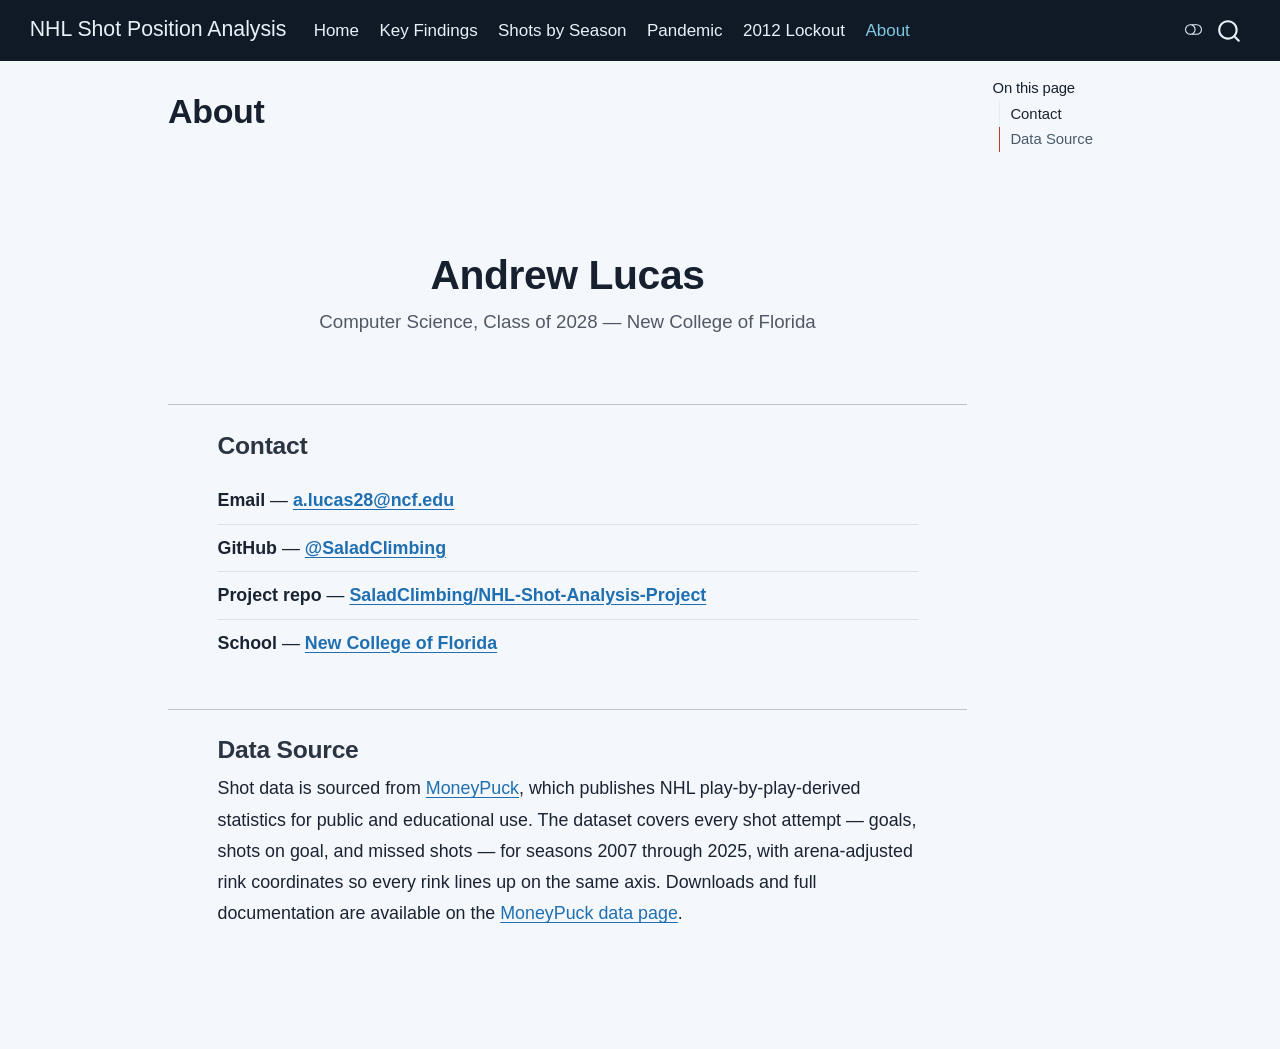
==== commit 978b0ab0: "Built site for gh-pages" ====
--- a/about.html
+++ b/about.html
@@ -6,7 +6,6 @@
 
 <meta name="viewport" content="width=device-width, initial-scale=1.0, user-scalable=yes">
 
-<meta name="author" content="Andrew Lucas">
 
 <title>About – NHL Shot Position Analysis</title>
 <style>
@@ -276,16 +275,16 @@
 <span class="menu-text">Home</span></a>
   </li>  
   <li class="nav-item">
-    <a class="nav-link" href="./story.html"> 
-<span class="menu-text">Story</span></a>
+    <a class="nav-link" href="./findings.html"> 
+<span class="menu-text">Key Findings</span></a>
+  </li>  
+  <li class="nav-item">
+    <a class="nav-link" href="./exploration.html"> 
+<span class="menu-text">Shots by Season</span></a>
   </li>  
   <li class="nav-item">
     <a class="nav-link" href="./pandemic.html"> 
 <span class="menu-text">Pandemic</span></a>
-  </li>  
-  <li class="nav-item">
-    <a class="nav-link" href="./exploration.html"> 
-<span class="menu-text">Exploration</span></a>
   </li>  
   <li class="nav-item">
     <a class="nav-link" href="./lockout.html"> 
@@ -330,12 +329,6 @@
 
 <div class="quarto-title-meta">
 
-    <div>
-    <div class="quarto-title-meta-heading">Author</div>
-    <div class="quarto-title-meta-contents">
-             <p>Andrew Lucas </p>
-          </div>
-  </div>
     
   
     
@@ -375,7 +368,7 @@
 <hr>
 <section id="data-source" class="level3 story-section">
 <h3 class="anchored" data-anchor-id="data-source">Data Source</h3>
-<p>Shot data is sourced from <a href="https://moneypuck.com">MoneyPuck</a>, which publishes NHL play-by-play-derived statistics for public and educational use. The dataset covers every shot attempt — goals, shots on goal, missed shots, and blocked shots — for seasons 2007 through 2025, with arena-adjusted rink coordinates so every rink lines up on the same axis. Downloads and full documentation are available on the <a href="https://moneypuck.com/data.htm">MoneyPuck data page</a>.</p>
+<p>Shot data is sourced from <a href="https://moneypuck.com">MoneyPuck</a>, which publishes NHL play-by-play-derived statistics for public and educational use. The dataset covers every shot attempt — goals, shots on goal, and missed shots — for seasons 2007 through 2025, with arena-adjusted rink coordinates so every rink lines up on the same axis. Downloads and full documentation are available on the <a href="https://moneypuck.com/data.htm">MoneyPuck data page</a>.</p>
 </section>
 
 
@@ -467,7 +460,7 @@
     }
       var localhostRegex = new RegExp(/^(?:http|https):\/\/localhost\:?[0-9]*\//);
       var mailtoRegex = new RegExp(/^mailto:/);
-        var filterRegex = new RegExp('/' + window.location.host + '/');
+        var filterRegex = new RegExp("https:\/\/SaladClimbing\.github\.io\/NHL-Shot-Analysis-Project\/");
       var isInternal = (href) => {
           return filterRegex.test(href) || localhostRegex.test(href) || mailtoRegex.test(href);
       }
--- a/styles.css
+++ b/styles.css
@@ -181,3 +181,8 @@
 html {
   scroll-behavior: smooth;
 }
+
+/* Quarto injects an empty title-block header when a page has no title */
+#title-block-header:empty {
+  display: none;
+}
